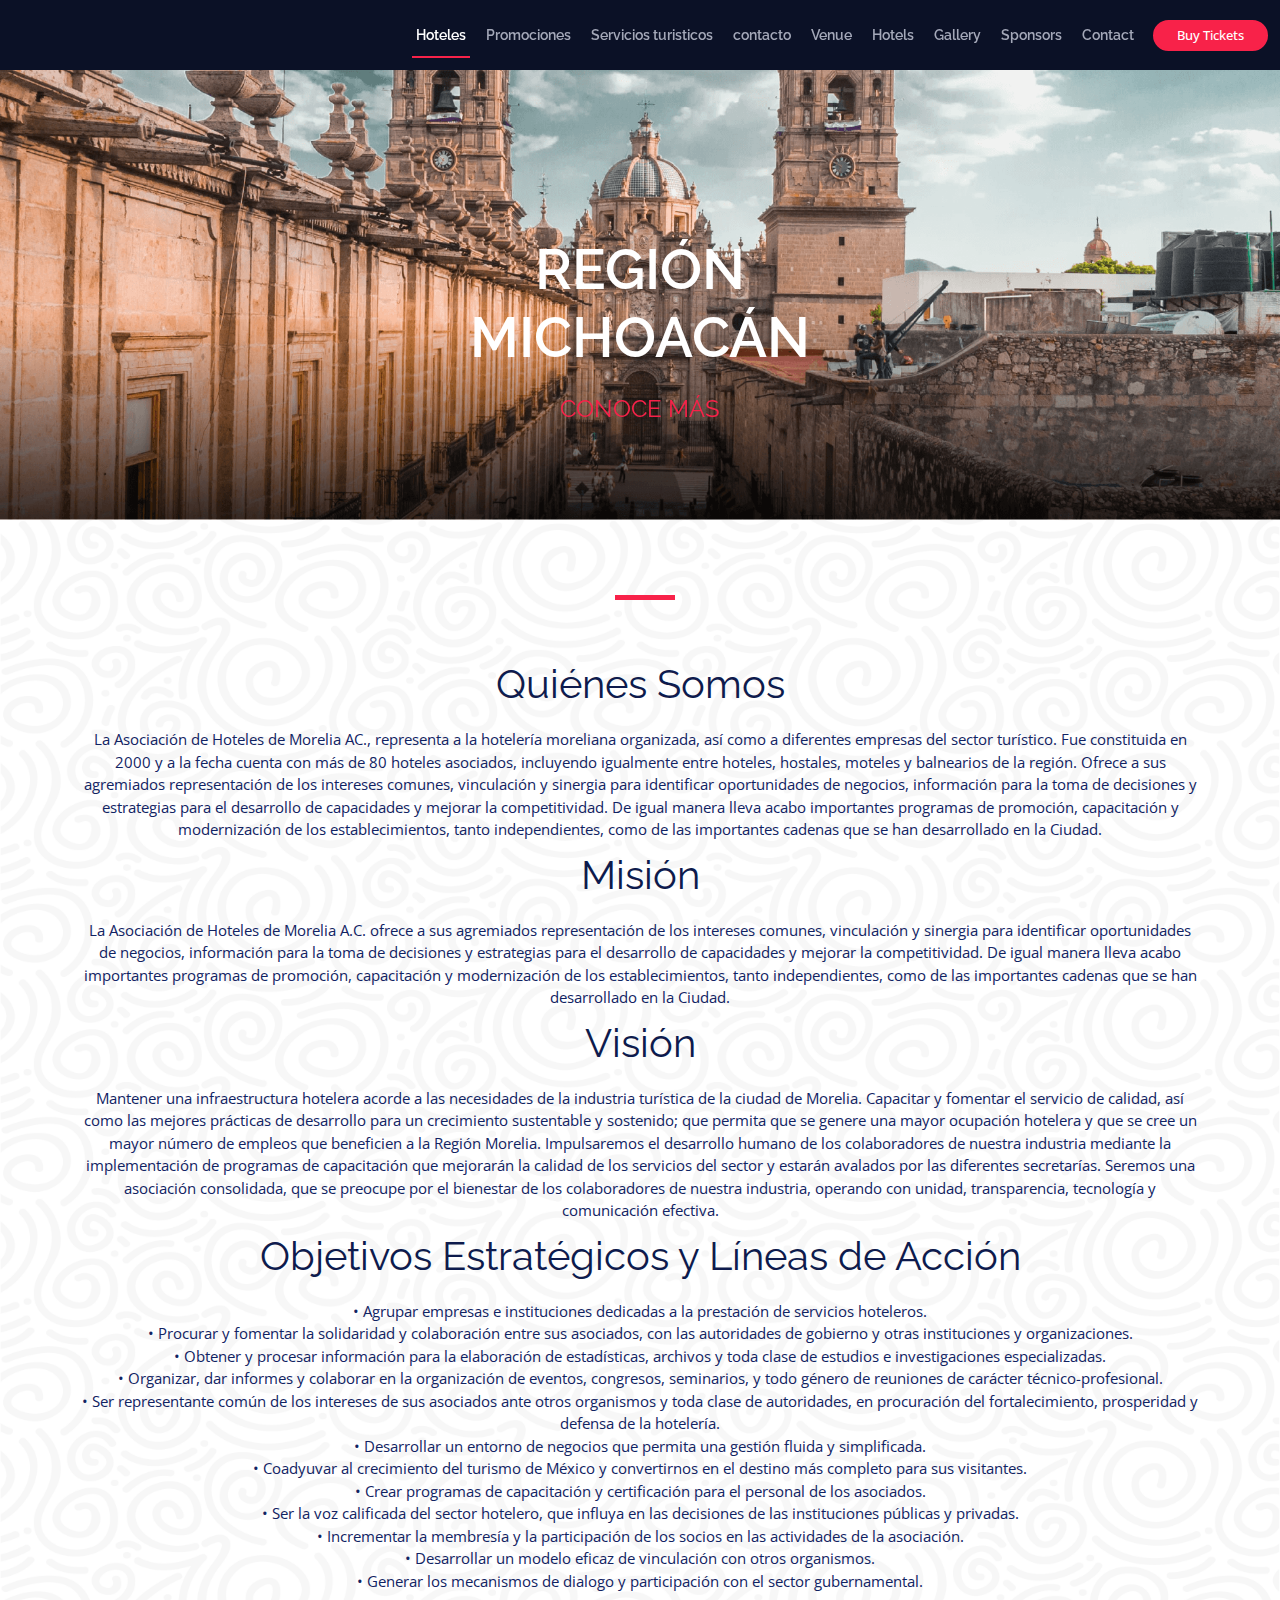
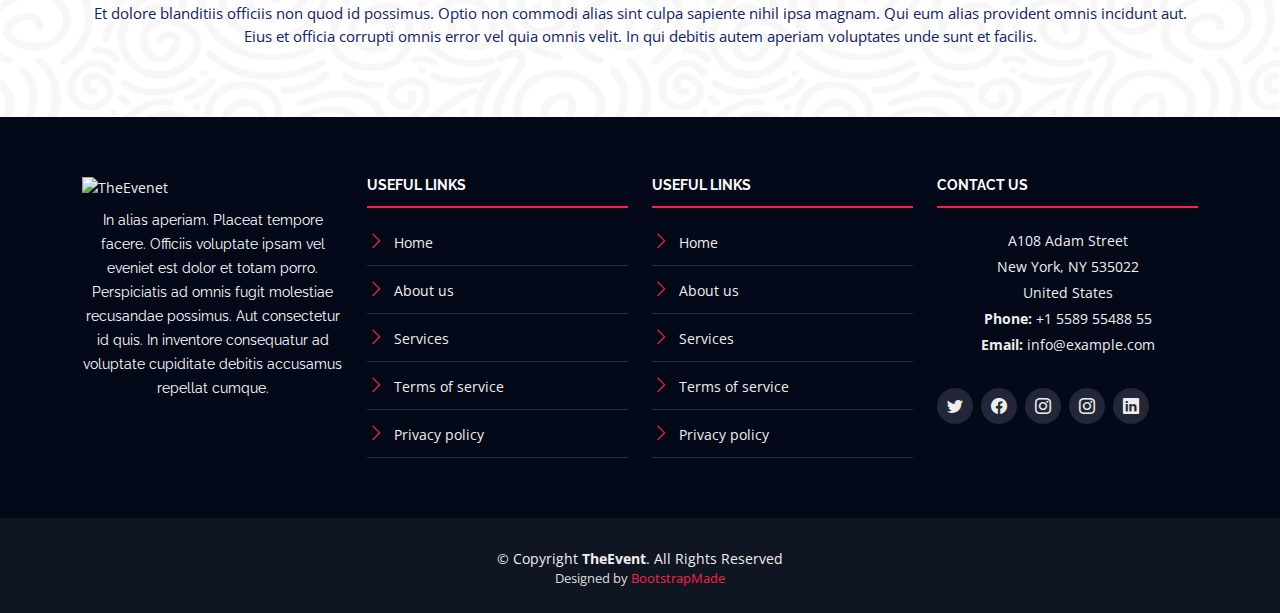
==== speaker-details.html @ 1fe70ed2 "first commit" ====
<!DOCTYPE html>
<html lang="en">

<head>
  <meta charset="utf-8">
  <meta content="width=device-width, initial-scale=1.0" name="viewport">

  <title>TheEvent Bootstrap Template - Speaker Details</title>
  <meta content="" name="description">
  <meta content="" name="keywords">

  <!-- Favicons -->
  <link href="assets/img/favicon.png" rel="icon">
  <link href="assets/img/apple-touch-icon.png" rel="apple-touch-icon">

  <!-- Google Fonts -->
  <link href="https://fonts.googleapis.com/css?family=Open+Sans:300,300i,400,400i,700,700i|Raleway:300,400,500,700,800" rel="stylesheet">

  <!-- Vendor CSS Files -->
  <link href="assets/vendor/aos/aos.css" rel="stylesheet">
  <link href="assets/vendor/bootstrap/css/bootstrap.min.css" rel="stylesheet">
  <link href="assets/vendor/bootstrap-icons/bootstrap-icons.css" rel="stylesheet">
  <link href="assets/vendor/glightbox/css/glightbox.min.css" rel="stylesheet">
  <link href="assets/vendor/swiper/swiper-bundle.min.css" rel="stylesheet">

  <!-- Template Main CSS File -->
  <link href="assets/css/style.css" rel="stylesheet">

  <!-- =======================================================
  * Template Name: TheEvent - v4.9.1
  * Template URL: https://bootstrapmade.com/theevent-conference-event-bootstrap-template/
  * Author: BootstrapMade.com
  * License: https://bootstrapmade.com/license/
  ======================================================== -->
</head>

<body>

  <!-- ======= Header ======= -->
  <header id="header" class="d-flex align-items-center header-inner">
    <div class="container-fluid container-xxl d-flex align-items-center">

      <div id="logo" class="me-auto">
        <!-- Uncomment below if you prefer to use a text logo -->
        <!-- <h1 class="text-center"><a href="index.html">The<span>Event</span></a></h1>-->
        <a href="index.html" class="scrollto"><img src="assets/img/logo.png" alt="" title=""></a>
      </div>

      <nav id="navbar" class="navbar order-last order-lg-0">
        <ul>
          <li><a class="nav-link scrollto active" href="#hero">Hoteles</a></li>
          <li><a class="nav-link scrollto" href="#about">Promociones</a></li>
          <li><a class="nav-link scrollto" href="#speakers">Servicios turisticos</a></li>
          <li><a class="nav-link scrollto" href="#schedule">contacto</a></li>
          <li><a class="nav-link scrollto" href="#venue">Venue</a></li>
          <li><a class="nav-link scrollto" href="#hotels">Hotels</a></li>
          <li><a class="nav-link scrollto" href="#gallery">Gallery</a></li>
          <li><a class="nav-link scrollto" href="#supporters">Sponsors</a></li>
          <!-- <li class="dropdown"><a href="#"><span>Drop Down</span> <i class="bi bi-chevron-down"></i></a>
          <ul>
            <li><a href="#">Drop Down 1</a></li>
            <li class="dropdown"><a href="#"><span>Deep Drop Down</span> <i class="bi bi-chevron-right"></i></a>
              <ul>
                <li><a href="#">Deep Drop Down 1</a></li>
                <li><a href="#">Deep Drop Down 2</a></li>
                <li><a href="#">Deep Drop Down 3</a></li>
                <li><a href="#">Deep Drop Down 4</a></li>
                <li><a href="#">Deep Drop Down 5</a></li>
              </ul>
            </li>
            <li><a href="#">Drop Down 2</a></li>
            <li><a href="#">Drop Down 3</a></li>
            <li><a href="#">Drop Down 4</a></li>
          </ul>
        </li> -->
          <li><a class="nav-link scrollto" href="#contact">Contact</a></li>
        </ul>
        <i class="bi bi-list mobile-nav-toggle"></i>
      </nav><!-- .navbar -->
      <a class="buy-tickets scrollto" href="#buy-tickets">Buy Tickets</a>

    </div>
  </header><!-- End Header -->

  <main id="main" class="main-page">

    <!-- ======= Speaker Details Sectionn ======= -->
    <section id="hero2">
      <div class="hero-container2" data-aos="zoom-in" data-aos-delay="100">
        <h1 class="mb-4 pb-0">REGIÓN <br> MICHOACÁN</h1>
      <!--<a href="#about" class="about-btn scrollto">About The Event</a> -->
      <h4 class="speakers-details "><a href="#speakers-details">CONOCE MÁS</a></h4>
      </div>
    
     
    </section>
   
   
   
   
   
    <section id="speakers-details">
      <div class="container">
        <div class="section-header">
          <!-- <h2>Speaker Details</h2>
          <p class="text-center">Praesentium ut qui possimus sapiente nulla.</p> -->
        </div>

        <div class="row">
          <!-- <div class="col-md-6">
            <img src="assets/img/speakers/1.jpg" alt="Speaker 1" class="img-fluid">
          </div> -->

          <div class="col-md-12">
            <div class="details">
             
            
              <h1 class="text-center">Quiénes Somos</h1>
              <p class="text-center">
                La Asociación de Hoteles de Morelia AC., representa a la hotelería moreliana organizada, así como a diferentes
                empresas del sector turístico. Fue constituida en 2000 y a la fecha cuenta con más de 80 hoteles asociados,
                incluyendo igualmente entre hoteles, hostales, moteles y balnearios de la región. Ofrece a sus agremiados
                representación de los intereses comunes, vinculación y sinergia para identificar oportunidades de negocios,
                información para la toma de decisiones y estrategias para el desarrollo de capacidades y mejorar la competitividad.
                De igual manera lleva acabo importantes programas de promoción, capacitación y modernización de los
                establecimientos, tanto independientes, como de las importantes cadenas que se han desarrollado en la Ciudad.
                <br />
              
              </p>
              <h1 class="text-center">Misión</h1>

               <p class="text-center"> 
                La Asociación de Hoteles de Morelia A.C. ofrece a sus agremiados representación de los intereses comunes,
                vinculación y sinergia para identificar oportunidades de negocios, información para la toma de decisiones y
                estrategias para el desarrollo de capacidades y mejorar la competitividad. De igual manera lleva acabo importantes
                programas de promoción, capacitación y modernización de los establecimientos, tanto independientes, como de las
                importantes cadenas que se han desarrollado en la Ciudad.
            </p>
            <h1 class="text-center">Visión</h1>

                <p class="text-center">
                Mantener una infraestructura hotelera acorde a las necesidades de la industria turística de la ciudad de Morelia.
                Capacitar y fomentar el servicio de calidad, así como las mejores prácticas de desarrollo para un crecimiento
                sustentable y sostenido; que permita que se genere una mayor ocupación hotelera y que se cree un mayor número
                de empleos que beneficien a la Región Morelia.
                Impulsaremos el desarrollo humano de los colaboradores de nuestra industria mediante la implementación de
                programas de capacitación que mejorarán la calidad de los servicios del sector y estarán avalados por las diferentes
                secretarías. Seremos una asociación consolidada, que se preocupe por el bienestar de los colaboradores de nuestra
                industria, operando con unidad, transparencia, tecnología y comunicación efectiva.
             </p>
             <h1 class="text-center">Objetivos Estratégicos y Líneas de Acción</h1>
                <p class="text-center">
                • Agrupar empresas e instituciones dedicadas a la prestación de servicios hoteleros.
                <br>
                • Procurar y fomentar la solidaridad y colaboración entre sus asociados, con las autoridades de gobierno y otras
                instituciones y organizaciones.
                <br>
                • Obtener y procesar información para la elaboración de estadísticas, archivos y toda clase de estudios e
                investigaciones especializadas.
                <br>
                • Organizar, dar informes y colaborar en la organización de eventos, congresos, seminarios, y todo género de
                reuniones de carácter técnico-profesional.
                <br>
                • Ser representante común de los intereses de sus asociados ante otros organismos y toda clase de autoridades, en
                procuración del fortalecimiento, prosperidad y defensa de la hotelería.
                <br>
                • Desarrollar un entorno de negocios que permita una gestión fluida y simplificada.
                <br>
                • Coadyuvar al crecimiento del turismo de México y convertirnos en el destino más completo para sus visitantes.
                <br>
                • Crear programas de capacitación y certificación para el personal de los asociados.
                <br>
                • Ser la voz calificada del sector hotelero, que influya en las decisiones de las instituciones públicas y privadas.
                <br>
                • Incrementar la membresía y la participación de los socios en las actividades de la asociación.
                <br>
                • Desarrollar un modelo eficaz de vinculación con otros organismos.
                <br>
                • Generar los mecanismos de dialogo y participación con el sector gubernamental.</p>
              </p>
              <p class="text-center">Et dolore blanditiis officiis non quod id possimus. Optio non commodi alias sint culpa sapiente nihil ipsa magnam. Qui eum alias provident omnis incidunt aut. Eius et officia corrupti omnis error vel quia omnis velit. In qui debitis autem aperiam voluptates unde sunt et facilis.</p>
            </div>
          </div>

        </div>
      </div>

    </section>

  </main><!-- End #main -->

  <!-- ======= Footer ======= -->
  <footer id="footer">
    <div class="footer-top">
      <div class="container">
        <div class="row">

          <div class="col-lg-3 col-md-6 footer-info">
            <img src="assets/img/logo.png" alt="TheEvenet">
            <p class="text-center">In alias aperiam. Placeat tempore facere. Officiis voluptate ipsam vel eveniet est dolor et totam porro. Perspiciatis ad omnis fugit molestiae recusandae possimus. Aut consectetur id quis. In inventore consequatur ad voluptate cupiditate debitis accusamus repellat cumque.</p>
          </div>

          <div class="col-lg-3 col-md-6 footer-links">
            <h4>Useful Links</h4>
            <ul>
              <li><i class="bi bi-chevron-right"></i> <a href="#">Home</a></li>
              <li><i class="bi bi-chevron-right"></i> <a href="#">About us</a></li>
              <li><i class="bi bi-chevron-right"></i> <a href="#">Services</a></li>
              <li><i class="bi bi-chevron-right"></i> <a href="#">Terms of service</a></li>
              <li><i class="bi bi-chevron-right"></i> <a href="#">Privacy policy</a></li>
            </ul>
          </div>

          <div class="col-lg-3 col-md-6 footer-links">
            <h4>Useful Links</h4>
            <ul>
              <li><i class="bi bi-chevron-right"></i> <a href="#">Home</a></li>
              <li><i class="bi bi-chevron-right"></i> <a href="#">About us</a></li>
              <li><i class="bi bi-chevron-right"></i> <a href="#">Services</a></li>
              <li><i class="bi bi-chevron-right"></i> <a href="#">Terms of service</a></li>
              <li><i class="bi bi-chevron-right"></i> <a href="#">Privacy policy</a></li>
            </ul>
          </div>

          <div class="col-lg-3 col-md-6 footer-contact">
            <h4>Contact Us</h4>
            <p class="text-center">
              A108 Adam Street <br>
              New York, NY 535022<br>
              United States <br>
              <strong>Phone:</strong> +1 5589 55488 55<br>
              <strong>Email:</strong> info@example.com<br>
            </p>

            <div class="social-links">
              <a href="#" class="twitter"><i class="bi bi-twitter"></i></a>
              <a href="#" class="facebook"><i class="bi bi-facebook"></i></a>
              <a href="#" class="instagram"><i class="bi bi-instagram"></i></a>
              <a href="#" class="google-plus"><i class="bi bi-instagram"></i></a>
              <a href="#" class="linkedin"><i class="bi bi-linkedin"></i></a>
            </div>

          </div>

        </div>
      </div>
    </div>

    <div class="container">
      <div class="copyright">
        &copy; Copyright <strong>TheEvent</strong>. All Rights Reserved
      </div>
      <div class="credits">
        <!--
        All the links in the footer should remain intact.
        You can delete the links only if you purchased the pro version.
        Licensing information: https://bootstrapmade.com/license/
        Purchase the pro version with working PHP/AJAX contact form: https://bootstrapmade.com/buy/?theme=TheEvent
      -->
        Designed by <a href="https://bootstrapmade.com/">BootstrapMade</a>
      </div>
    </div>
  </footer><!-- End  Footer -->

  <a href="#" class="back-to-top d-flex align-items-center justify-content-center"><i class="bi bi-arrow-up-short"></i></a>

  <!-- Vendor JS Files -->
  <script src="assets/vendor/aos/aos.js"></script>
  <script src="assets/vendor/bootstrap/js/bootstrap.bundle.min.js"></script>
  <script src="assets/vendor/glightbox/js/glightbox.min.js"></script>
  <script src="assets/vendor/swiper/swiper-bundle.min.js"></script>
  <script src="assets/vendor/php-email-form/validate.js"></script>

  <!-- Template Main JS File -->
  <script src="assets/js/main.js"></script>

</body>

</html>
---- assets/css/style.css ----
/**
* Template Name: TheEvent - v4.9.1
* Template URL: https://bootstrapmade.com/theevent-conference-event-bootstrap-template/
* Author: BootstrapMade.com
* License: https://bootstrapmade.com/license/
*/

/*--------------------------------------------------------------
# General
--------------------------------------------------------------*/
body {
  background: #fff;
  color: #2f3138;
  font-family: "Open Sans", sans-serif;
}

a {
  color: #f82249;
  text-decoration: none;
  transition: 0.5s;
}

a:hover,
a:active,
a:focus {
  color: #f8234a;
  outline: none;
  text-decoration: none;
}

p {
  padding: 0;
  margin: 0 0 30px 0;
}

h1,
h2,
h3,
h4,
h5,
h6 {
  font-family: "Raleway", sans-serif;
  font-weight: 400;
  margin: 0 0 20px 0;
  padding: 0;
  color: #0e1b4d;
}

.main-page {
  margin-top: 70px;
}

/* Prelaoder */
#preloader {
  position: fixed;
  left: 0;
  top: 0;
  z-index: 999;
  width: 100%;
  height: 100%;
  overflow: visible;
  background: #fff url("../img/preloader.svg") no-repeat center center;
}

/*--------------------------------------------------------------
# Back to top button
--------------------------------------------------------------*/
.back-to-top {
  position: fixed;
  visibility: hidden;
  opacity: 0;
  right: 15px;
  bottom: 15px;
  z-index: 996;
  background: #f82249;
  width: 40px;
  height: 40px;
  border-radius: 50px;
  transition: all 0.4s;
}

.back-to-top i {
  font-size: 28px;
  color: #fff;
  line-height: 0;
}

.back-to-top:hover {
  background: #f94a6a;
  color: #fff;
}

.back-to-top.active {
  visibility: visible;
  opacity: 1;
}

/* Sections Header
--------------------------------*/
.section-header {
  margin-bottom: 60px;
  position: relative;
  padding-bottom: 20px;
}

.section-header::before {
  content: "";
  position: absolute;
  display: block;
  width: 60px;
  height: 5px;
  background: #f82249;
  bottom: 0;
  left: calc(50% - 25px);
}

.section-header h2 {
  font-size: 36px;
  text-transform: uppercase;
  text-align: center;
  font-weight: 700;
  margin-bottom: 10px;
}

.section-header p {
  text-align: center;
  padding: 0;
  margin: 0;
  font-size: 18px;
  font-weight: 500;
  color: #9195a2;
}

.section-with-bg {
  background-color: #f6f7fd;
}

/*--------------------------------------------------------------
# Header
--------------------------------------------------------------*/
#header {
  height: 90px;
  position: fixed;
  left: 0;
  top: 0;
  right: 0;
  transition: all 0.5s;
  z-index: 997;
}

#header.header-scrolled,
#header.header-inner {
  background: rgba(6, 12, 34, 0.98);
  height: 70px;
}

#header #logo h1 {
  font-size: 36px;
  margin: 0;
  font-family: "Raleway", sans-serif;
  font-weight: 700;
  letter-spacing: 3px;
  text-transform: uppercase;
}

#header #logo h1 span {
  color: #f82249;
}

#header #logo h1 a,
#header #logo h1 a:hover {
  color: #fff;
}

#header #logo img {
  padding: 0;
  margin: 0;
  max-height: 40px;
}

@media (max-width: 992px) {
  #header #logo img {
    max-height: 30px;
  }
}

/*--------------------------------------------------------------
# Buy Tickets
--------------------------------------------------------------*/
.buy-tickets {
  color: #fff;
  background: #f82249;
  padding: 7px 22px;
  margin: 0 0 0 15px;
  border-radius: 50px;
  border: 2px solid #f82249;
  transition: all ease-in-out 0.3s;
  font-weight: 500;
  line-height: 1;
  font-size: 13px;
  white-space: nowrap;
}

.buy-tickets:hover {
  background: none;
  color: #fff;
}

.buy-tickets:focus {
  color: #fff;
}

@media (max-width: 992px) {
  .buy-tickets {
    margin: 0 15px 0 0;
  }
}

/*--------------------------------------------------------------
# Navigation Menu
--------------------------------------------------------------*/
/**
* Desktop Navigation 
*/
.navbar {
  padding: 0;
}

.navbar ul {
  margin: 0;
  padding: 0;
  display: flex;
  list-style: none;
  align-items: center;
}

.navbar li {
  position: relative;
}

.navbar>ul>li {
  white-space: nowrap;
  padding: 10px 0 10px 12px;
}

.navbar a,
.navbar a:focus {
  display: flex;
  align-items: center;
  justify-content: space-between;
  color: rgba(202, 206, 221, 0.8);
  font-family: "Raleway", sans-serif;
  font-weight: 600;
  font-size: 14px;
  white-space: nowrap;
  transition: 0.3s;
  position: relative;
  padding: 6px 4px;
}

.navbar a i,
.navbar a:focus i {
  font-size: 12px;
  line-height: 0;
  margin-left: 5px;
}

.navbar>ul>li>a:before {
  content: "";
  position: absolute;
  width: 0;
  height: 2px;
  bottom: -6px;
  left: 0;
  background-color: #f82249;
  visibility: hidden;
  transition: all 0.3s ease-in-out 0s;
}

.navbar a:hover:before,
.navbar li:hover>a:before,
.navbar .active:before {
  visibility: visible;
  width: 100%;
}

.navbar a:hover,
.navbar .active,
.navbar .active:focus,
.navbar li:hover>a {
  color: #fff;
}

.navbar .dropdown ul {
  display: block;
  position: absolute;
  left: 12px;
  top: calc(100% + 30px);
  margin: 0;
  padding: 10px 0;
  z-index: 99;
  opacity: 0;
  visibility: hidden;
  background: #fff;
  box-shadow: 0px 0px 30px rgba(127, 137, 161, 0.25);
  transition: 0.3s;
}

.navbar .dropdown ul li {
  min-width: 200px;
}

.navbar .dropdown ul a {
  padding: 10px 20px;
  font-size: 14px;
  text-transform: none;
  color: #060c22;
}

.navbar .dropdown ul a i {
  font-size: 12px;
}

.navbar .dropdown ul a:hover,
.navbar .dropdown ul .active:hover,
.navbar .dropdown ul li:hover>a {
  color: #f82249;
}

.navbar .dropdown:hover>ul {
  opacity: 1;
  top: 100%;
  visibility: visible;
}

.navbar .dropdown .dropdown ul {
  top: 0;
  left: calc(100% - 30px);
  visibility: hidden;
}

.navbar .dropdown .dropdown:hover>ul {
  opacity: 1;
  top: 0;
  left: 100%;
  visibility: visible;
}

@media (max-width: 1366px) {
  .navbar .dropdown .dropdown ul {
    left: -90%;
  }

  .navbar .dropdown .dropdown:hover>ul {
    left: -100%;
  }
}

/**
* Mobile Navigation 
*/
.mobile-nav-toggle {
  color: #fff;
  font-size: 28px;
  cursor: pointer;
  display: none;
  line-height: 0;
  transition: 0.5s;
}

@media (max-width: 991px) {
  .mobile-nav-toggle {
    display: block;
  }

  .navbar ul {
    display: none;
  }
}

.navbar-mobile {
  position: fixed;
  overflow: hidden;
  top: 0;
  right: 0;
  left: 0;
  bottom: 0;
  background: rgba(0, 0, 0, 0.9);
  transition: 0.3s;
  z-index: 999;
}

.navbar-mobile .mobile-nav-toggle {
  position: absolute;
  top: 15px;
  right: 15px;
}

.navbar-mobile ul {
  display: block;
  position: absolute;
  top: 55px;
  right: 15px;
  bottom: 15px;
  left: 15px;
  padding: 10px 0;
  background-color: #fff;
  overflow-y: auto;
  transition: 0.3s;
}

.navbar-mobile>ul>li {
  padding: 0;
}

.navbar-mobile a:hover:before,
.navbar-mobile li:hover>a:before,
.navbar-mobile .active:before {
  visibility: hidden;
}

.navbar-mobile a,
.navbar-mobile a:focus {
  padding: 10px 20px;
  font-size: 15px;
  color: #060c22;
}

.navbar-mobile a:hover,
.navbar-mobile .active,
.navbar-mobile li:hover>a {
  color: #f82249;
}

.navbar-mobile .getstarted,
.navbar-mobile .getstarted:focus {
  margin: 15px;
}

.navbar-mobile .dropdown ul {
  position: static;
  display: none;
  margin: 10px 20px;
  padding: 10px 0;
  z-index: 99;
  opacity: 1;
  visibility: visible;
  background: #fff;
  box-shadow: 0px 0px 30px rgba(127, 137, 161, 0.25);
}

.navbar-mobile .dropdown ul li {
  min-width: 200px;
}

.navbar-mobile .dropdown ul a {
  padding: 10px 20px;
}

.navbar-mobile .dropdown ul a i {
  font-size: 12px;
}

.navbar-mobile .dropdown ul a:hover,
.navbar-mobile .dropdown ul .active:hover,
.navbar-mobile .dropdown ul li:hover>a {
  color: #f82249;
}

.navbar-mobile .dropdown>.dropdown-active {
  display: block;
}

/*--------------------------------------------------------------
# Hero Section
--------------------------------------------------------------*/
#speakers {
   
  background: url("../img/Fondo Azul Home.png") top center;
  background-size: cover;
  overflow: hidden;
  position: relative;
  
}
#speakers-details {
   
  background: url("../img/Fondo Gris Home.png") top center;
  background-size: cover;
  overflow: hidden;
  position: relative;
  
}
speakers-details a{
  color: #fff;
} 

#hero {
  width: 100%;
  height: 100vh;
  background: url(../img/PantallaPrincipal.png) top center;
  background-size: cover;
  overflow: hidden;
  position: relative;
}
#hero2 {
  width: 100%;
  height: 50vh;
  background: url("../img/regiones/Banner Morelia.png") top center;
  background-size: cover;
  overflow: hidden;
  position: relative;
}
#hero2 h1 {
  color: #fff;
  font-family: "Raleway", sans-serif;
  font-size: 56px;
  font-weight: 600;
  text-transform: uppercase;
}
#hero2 .hero-container2 {
  position: absolute;
  bottom: 0;
  left: 0;
  top: 90px;
  right: 0;
  display: flex;
  justify-content: center;
  align-items: center;
  flex-direction: column;
  text-align: center;
  padding: 0 15px;
}

@media (min-width: 1024px) {
  #hero {
    background-attachment: fixed;
  }
}

#hero:before {
  content: "";
  background: rgba(6, 12, 34, 0.8);
  position: absolute;
  bottom: 0;
  top: 0;
  left: 0;
  right: 0;
}

#hero .hero-container {
  position: absolute;
  bottom: 0;
  left: 0;
  top: 90px;
  right: 0;
  display: flex;
  justify-content: center;
  align-items: center;
  flex-direction: column;
  text-align: center;
  padding: 0 15px;
}

@media (max-width: 991px) {
  #hero .hero-container {
    top: 70px;
  }
}

#hero h1 {
  color: #fff;
  font-family: "Raleway", sans-serif;
  font-size: 56px;
  font-weight: 600;
  text-transform: uppercase;
}

#hero h1 span {
  color: #f82249;
}

@media (max-width: 991px) {
  #hero h1 {
    font-size: 34px;
  }
}

#hero p {
  color: #ebebeb;
  font-weight: 700;
  font-size: 20px;
}

@media (max-width: 991px) {
  #hero p {
    font-size: 16px;
  }
}

#hero .play-btn {
  width: 94px;
  height: 94px;
  background: radial-gradient(#f82249 50%, rgba(101, 111, 150, 0.15) 52%);
  border-radius: 50%;
  display: block;
  position: relative;
  overflow: hidden;
}

#hero .play-btn::after {
  content: "";
  position: absolute;
  left: 50%;
  top: 50%;
  transform: translateX(-40%) translateY(-50%);
  width: 0;
  height: 0;
  border-top: 10px solid transparent;
  border-bottom: 10px solid transparent;
  border-left: 15px solid #fff;
  z-index: 100;
  transition: all 400ms cubic-bezier(0.55, 0.055, 0.675, 0.19);
}

#hero .play-btn:before {
  content: "";
  position: absolute;
  width: 120px;
  height: 120px;
  -webkit-animation-delay: 0s;
  animation-delay: 0s;
  -webkit-animation: pulsate-btn 2s;
  animation: pulsate-btn 2s;
  -webkit-animation-direction: forwards;
  animation-direction: forwards;
  -webkit-animation-iteration-count: infinite;
  animation-iteration-count: infinite;
  -webkit-animation-timing-function: steps;
  animation-timing-function: steps;
  opacity: 1;
  border-radius: 50%;
  border: 2px solid rgba(163, 163, 163, 0.4);
  top: -15%;
  left: -15%;
  background: rgba(198, 16, 0, 0);
}

#hero .play-btn:hover::after {
  border-left: 15px solid #f82249;
  transform: scale(20);
}

#hero .play-btn:hover::before {
  content: "";
  position: absolute;
  left: 50%;
  top: 50%;
  transform: translateX(-40%) translateY(-50%);
  width: 0;
  height: 0;
  border: none;
  border-top: 10px solid transparent;
  border-bottom: 10px solid transparent;
  border-left: 15px solid #fff;
  z-index: 200;
  -webkit-animation: none;
  animation: none;
  border-radius: 0;
}

#hero .about-btn {
  font-family: "Raleway", sans-serif;
  font-weight: 500;
  font-size: 14px;
  letter-spacing: 1px;
  display: inline-block;
  padding: 12px 32px;
  border-radius: 50px;
  transition: 0.5s;
  line-height: 1;
  margin: 10px;
  color: #fff;
  -webkit-animation-delay: 0.8s;
  animation-delay: 0.8s;
  border: 2px solid #f82249;
}

#hero .about-btn:hover {
  background: #f82249;
  color: #fff;
}

@-webkit-keyframes pulsate-btn {
  0% {
    transform: scale(0.6, 0.6);
    opacity: 1;
  }

  100% {
    transform: scale(1, 1);
    opacity: 0;
  }
}

@keyframes pulsate-btn {
  0% {
    transform: scale(0.6, 0.6);
    opacity: 1;
  }

  100% {
    transform: scale(1, 1);
    opacity: 0;
  }
}

/*--------------------------------------------------------------
# About Section
--------------------------------------------------------------*/
#about {
  background: url("../img/about-bg.jpg");
  background-size: cover;
  overflow: hidden;
  position: relative;
  color: #fff;
  padding: 60px 0 40px 0;
}

@media (min-width: 1024px) {
  #about {
    background-attachment: fixed;
  }
}

#about:before {
  content: "";
  background: rgba(13, 20, 41, 0.8);
  position: absolute;
  bottom: 0;
  top: 0;
  left: 0;
  right: 0;
}

#about h2 {
  font-size: 36px;
  font-weight: bold;
  margin-bottom: 10px;
  color: #fff;
}

#about h3 {
  font-size: 18px;
  font-weight: bold;
  text-transform: uppercase;
  margin-bottom: 10px;
  color: #fff;
}

#about p {
  font-size: 14px;
  margin-bottom: 20px;
  color: #fff;
}

/*--------------------------------------------------------------
# Speakers Section
--------------------------------------------------------------*/
#speakers {
  padding: 60px 0 30px 0;
}

#speakers .speaker {
  position: relative;
  overflow: hidden;
  margin-bottom: 30px;
}

#speakers .speaker .details {
  background: rgba(6, 12, 34, 0.76);
  position: absolute;
  left: 0;
  bottom: -40px;
  right: 0;
  text-align: center;
  padding-top: 10px;
  transition: all 300ms cubic-bezier(0.645, 0.045, 0.355, 1);
}

#speakers .speaker .details h3 {
  color: #fff;
  font-size: 22px;
  font-weight: 600;
  margin-bottom: 5px;
}

#speakers .speaker .details p {
  color: #fff;
  font-size: 15px;
  margin-bottom: 10px;
  font-style: italic;
}

#speakers .speaker .details .social {
  height: 40px;
}

#speakers .speaker .details .social i {
  line-height: 0;
  margin: 0 2px;
}

#speakers .speaker .details a {
  color: #fff;
}

#speakers .speaker .details a:hover {
  color: #f82249;
}

#speakers .speaker:hover .details {
  bottom: 0;
}

#speakers-details {
  padding: 60px 0;
}

#speakers-details .details h2 {
  color: #112363;
  font-size: 28px;
  font-weight: 700;
  margin-bottom: 10px;
}

#speakers-details .details .social {
  margin-bottom: 15px;
}

#speakers-details .details .social a {
  background: #e9edfb;
  color: #112363;
  line-height: 1;
  display: inline-block;
  text-align: center;
  border-radius: 50%;
  width: 36px;
  height: 36px;
  display: inline-flex;
  align-items: center;
  justify-content: center;
}

#speakers-details .details .social a:hover {
  background: #f82249;
  color: #fff;
}

#speakers-details .details .social a i {
  font-size: 16px;
  line-height: 0;
}

#speakers-details .details p {
  color: #112363;
  font-size: 15px;
  margin-bottom: 10px;
}

/*--------------------------------------------------------------
# Schedule Section
--------------------------------------------------------------*/
#schedule {
  padding: 60px 0 60px 0;
}

#schedule .nav-tabs {
  text-align: center;
  margin: auto;
  display: block;
  border-bottom: 0;
  margin-bottom: 30px;
}

#schedule .nav-tabs li {
  display: inline-block;
  margin-bottom: 0;
}

#schedule .nav-tabs a {
  border: none;
  border-radius: 50px;
  font-weight: 600;
  background-color: #0e1b4d;
  color: #fff;
  padding: 10px 100px;
}

@media (max-width: 991px) {
  #schedule .nav-tabs a {
    padding: 8px 60px;
  }
}

@media (max-width: 767px) {
  #schedule .nav-tabs a {
    padding: 8px 50px;
  }
}

@media (max-width: 480px) {
  #schedule .nav-tabs a {
    padding: 8px 30px;
  }
}

#schedule .nav-tabs a.active {
  background-color: #f82249;
  color: #fff;
}

#schedule .sub-heading {
  text-align: center;
  font-size: 18px;
  font-style: italic;
  margin: 0 auto 30px auto;
}

@media (min-width: 991px) {
  #schedule .sub-heading {
    width: 75%;
  }
}

#schedule .tab-pane {
  transition: ease-in-out 0.2s;
}

#schedule .schedule-item {
  border-bottom: 1px solid #cad4f6;
  padding-top: 15px;
  padding-bottom: 15px;
  transition: background-color ease-in-out 0.3s;
}

#schedule .schedule-item:hover {
  background-color: #fff;
}

#schedule .schedule-item time {
  padding-bottom: 5px;
  display: inline-block;
}

#schedule .schedule-item .speaker {
  width: 60px;
  height: 60px;
  overflow: hidden;
  border-radius: 50%;
  float: left;
  margin: 0 10px 10px 0;
}

#schedule .schedule-item .speaker img {
  height: 100%;
  transform: translateX(-50%);
  margin-left: 50%;
  transition: all ease-in-out 0.3s;
}

#schedule .schedule-item h4 {
  font-size: 18px;
  font-weight: 600;
  margin-bottom: 5px;
}

#schedule .schedule-item h4 span {
  font-style: italic;
  color: #19328e;
  font-weight: normal;
  font-size: 16px;
}

#schedule .schedule-item p {
  font-style: italic;
  color: #152b79;
  margin-bottom: 0;
}

/*--------------------------------------------------------------
# Venue Section
--------------------------------------------------------------*/
#venue {
  padding: 60px 0;
}

#venue .container-fluid {
  margin-bottom: 3px;
}

#venue .venue-map iframe {
  width: 100%;
  height: 100%;
  min-height: 300px;
}

#venue .venue-info {
  background: url("../img/venue-info-bg.jpg") top center no-repeat;
  background-size: cover;
  position: relative;
  padding-top: 60px;
  padding-bottom: 60px;
}

#venue .venue-info:before {
  content: "";
  background: rgba(13, 20, 41, 0.8);
  position: absolute;
  bottom: 0;
  top: 0;
  left: 0;
  right: 0;
}

#venue .venue-info h3 {
  font-size: 36px;
  font-weight: 700;
  color: #fff;
}

@media (max-width: 574px) {
  #venue .venue-info h3 {
    font-size: 24px;
  }
}

#venue .venue-info p {
  color: #fff;
  margin-bottom: 0;
}

#venue .venue-gallery-container {
  padding-right: 12px;
}

#venue .venue-gallery {
  overflow: hidden;
  border-right: 3px solid #fff;
  border-bottom: 3px solid #fff;
}

#venue .venue-gallery img {
  transition: all ease-in-out 0.4s;
}

#venue .venue-gallery:hover img {
  transform: scale(1.1);
}

/*--------------------------------------------------------------
# Hotels Section
--------------------------------------------------------------*/
#hotels {
  padding: 60px 0;
}

#hotels .hotel {
  border: 1px solid #e0e5fa;
  background: #fff;
  margin-bottom: 30px;
}

#hotels .hotel:hover .hotel-img img {
  transform: scale(1.1);
}

#hotels .hotel-img {
  overflow: hidden;
  margin-bottom: 15px;
}

#hotels .hotel-img img {
  transition: 0.3s ease-in-out;
}

#hotels h3 {
  font-weight: 600;
  font-size: 20px;
  margin-bottom: 5px;
  padding: 0 20px;
}

#hotels a {
  color: #152b79;
}

#hotels a:hover {
  color: #f82249;
}

#hotels .stars {
  padding: 0 20px;
  margin-bottom: 5px;
}

#hotels .stars i {
  color: rgb(255, 195, 29);
}

#hotels p {
  padding: 0 20px;
  margin-bottom: 20px;
  color: #060c22;
  font-style: italic;
  font-size: 15px;
}

/*--------------------------------------------------------------
# Gallery Section
--------------------------------------------------------------*/
#gallery {
  padding: 60px;
  overflow: hidden;
}

#gallery .swiper-pagination {
  margin-top: 20px;
  position: relative;
}

#gallery .swiper-pagination .swiper-pagination-bullet {
  width: 12px;
  height: 12px;
  background-color: #fff;
  opacity: 1;
  border: 1px solid #f82249;
}

#gallery .swiper-pagination .swiper-pagination-bullet-active {
  background-color: #f82249;
}

#gallery .swiper-slide-active {
  text-align: center;
}

@media (min-width: 992px) {
  #gallery .swiper-wrapper {
    padding: 40px 0;
  }

  #gallery .swiper-slide-active {
    border: 5px solid #f82249;
    padding: 4px;
    background: #fff;
    z-index: 1;
    transform: scale(1.15);
    margin-top: 6px;
  }
}

/*--------------------------------------------------------------
# Sponsors Section
--------------------------------------------------------------*/
#supporters {
  padding: 60px 0;
}

#supporters .supporters-wrap {
  border-top: 1px solid #e0e5fa;
  border-left: 1px solid #e0e5fa;
  margin-bottom: 30px;
}

#supporters .supporter-logo {
  padding: 30px;
  display: flex;
  justify-content: center;
  align-items: center;
  border-right: 1px solid #e0e5fa;
  border-bottom: 1px solid #e0e5fa;
  overflow: hidden;
  background: rgba(255, 255, 255, 0.5);
  height: 160px;
}

#supporters .supporter-logo:hover img {
  transform: scale(1.2);
}

#supporters img {
  transition: all 0.4s ease-in-out;
}

/*--------------------------------------------------------------
# F.A.Q Section
--------------------------------------------------------------*/
#faq {
  padding: 60px 0;
}

#faq .faq-list {
  padding: 0;
  list-style: none;
}

#faq .faq-list li {
  border-bottom: 1px solid #e9eaed;
  margin-bottom: 20px;
  padding-bottom: 20px;
}

#faq .faq-list .question {
  display: block;
  position: relative;
  font-family: #f82249;
  font-size: 18px;
  line-height: 24px;
  font-weight: 400;
  padding-left: 25px;
  cursor: pointer;
  color: #e0072f;
  transition: 0.3s;
}

#faq .faq-list i {
  font-size: 16px;
  position: absolute;
  left: 0;
  top: -2px;
}

#faq .faq-list p {
  margin-bottom: 0;
  padding: 10px 0 0 25px;
}

#faq .faq-list .icon-show {
  display: none;
}

#faq .faq-list .collapsed {
  color: black;
}

#faq .faq-list .collapsed:hover {
  color: #f82249;
}

#faq .faq-list .collapsed .icon-show {
  display: inline-block;
  transition: 0.6s;
}

#faq .faq-list .collapsed .icon-close {
  display: none;
  transition: 0.6s;
}

/*--------------------------------------------------------------
# Subscribe Section
--------------------------------------------------------------*/
#subscribe {
  padding: 60px;
  background: url(../img/subscribe-bg.jpg) center center no-repeat;
  background-size: cover;
  overflow: hidden;
  position: relative;
}

#subscribe:before {
  content: "";
  background: rgba(6, 12, 34, 0.6);
  position: absolute;
  bottom: 0;
  top: 0;
  left: 0;
  right: 0;
}

@media (min-width: 1024px) {
  #subscribe {
    background-attachment: fixed;
  }
}

#subscribe .section-header h2,
#subscribe p {
  color: #fff;
}

#subscribe input {
  background: #fff;
  color: #060c22;
  border: 0;
  outline: none;
  margin: 0;
  padding: 9px 20px;
  border-radius: 50px;
  font-size: 14px;
}

@media (min-width: 767px) {
  #subscribe input {
    min-width: 400px;
  }
}

#subscribe button {
  border: 0;
  padding: 9px 25px;
  cursor: pointer;
  background: #f82249;
  color: #fff;
  transition: all 0.3s ease;
  outline: none;
  font-size: 14px;
  border-radius: 50px;
}

#subscribe button:hover {
  background: #e0072f;
}

@media (max-width: 460px) {
  #subscribe button {
    margin-top: 10px;
  }
}

/*--------------------------------------------------------------
# Buy Tickets Section
--------------------------------------------------------------*/
#buy-tickets {
  padding: 60px 0;
}

#buy-tickets .card {
  border: none;
  border-radius: 5px;
  transition: all 0.3s ease-in-out;
  box-shadow: 0 10px 25px 0 rgba(6, 12, 34, 0.1);
}

#buy-tickets .card:hover {
  box-shadow: 0 10px 35px 0 rgba(6, 12, 34, 0.2);
}

#buy-tickets .card hr {
  margin: 25px 0;
}

#buy-tickets .card .card-title {
  margin: 10px 0;
  font-size: 14px;
  letter-spacing: 1px;
  font-weight: bold;
}

#buy-tickets .card .card-price {
  font-size: 48px;
  margin: 0;
}

#buy-tickets .card ul li {
  margin-bottom: 20px;
}

#buy-tickets .card .text-muted {
  opacity: 0.7;
}

#buy-tickets .card .btn {
  font-size: 15px;
  border-radius: 50px;
  padding: 10px 40px;
  transition: all 0.2s;
  background-color: #f82249;
  border: 0;
  color: #fff;
}

#buy-tickets .card .btn:hover {
  background-color: #e0072f;
}

#buy-tickets #buy-ticket-modal input,
#buy-tickets #buy-ticket-modal select {
  border-radius: 0;
}

#buy-tickets #buy-ticket-modal .btn {
  font-size: 15px;
  border-radius: 50px;
  padding: 10px 40px;
  transition: all 0.2s;
  background-color: #f82249;
  border: 0;
  color: #fff;
}

#buy-tickets #buy-ticket-modal .btn:hover {
  background-color: #e0072f;
}

/*--------------------------------------------------------------
# Contact Section
--------------------------------------------------------------*/
#contact {
  padding: 60px 0;
}

#contact .contact-info {
  margin-bottom: 20px;
  text-align: center;
}

#contact .contact-info i {
  font-size: 48px;
  display: inline-block;
  margin-bottom: 10px;
  color: #f82249;
}

#contact .contact-info address,
#contact .contact-info p {
  margin-bottom: 0;
  color: #112363;
}

#contact .contact-info h3 {
  font-size: 18px;
  margin-bottom: 15px;
  font-weight: bold;
  text-transform: uppercase;
  color: #112363;
}

#contact .contact-info a {
  color: #4869df;
}

#contact .contact-info a:hover {
  color: #f82249;
}

#contact .contact-address,
#contact .contact-phone,
#contact .contact-email {
  margin-bottom: 20px;
}

@media (min-width: 768px) {

  #contact .contact-address,
  #contact .contact-phone,
  #contact .contact-email {
    padding: 20px 0;
  }
}

@media (min-width: 768px) {
  #contact .contact-phone {
    border-left: 1px solid #ddd;
    border-right: 1px solid #ddd;
  }
}

#contact .php-email-form .error-message {
  display: none;
  color: #fff;
  background: #ed3c0d;
  text-align: left;
  padding: 15px;
  font-weight: 600;
}

#contact .php-email-form .error-message br+br {
  margin-top: 25px;
}

#contact .php-email-form .sent-message {
  display: none;
  color: #fff;
  background: #18d26e;
  text-align: center;
  padding: 15px;
  font-weight: 600;
}

#contact .php-email-form .loading {
  display: none;
  background: #fff;
  text-align: center;
  padding: 15px;
}

#contact .php-email-form .loading:before {
  content: "";
  display: inline-block;
  border-radius: 50%;
  width: 24px;
  height: 24px;
  margin: 0 10px -6px 0;
  border: 3px solid #18d26e;
  border-top-color: #eee;
  -webkit-animation: animate-loading 1s linear infinite;
  animation: animate-loading 1s linear infinite;
}

#contact .php-email-form input,
#contact .php-email-form textarea {
  border-radius: 0;
  box-shadow: none;
  font-size: 14px;
}

#contact .php-email-form input:focus,
#contact .php-email-form textarea:focus {
  border-color: #f82249;
}

#contact .php-email-form input {
  padding: 10px 15px;
}

#contact .php-email-form textarea {
  padding: 12px 15px;
}

#contact .php-email-form button[type=submit] {
  background: #f82249;
  border: 0;
  padding: 10px 40px;
  color: #fff;
  transition: 0.4s;
  border-radius: 50px;
  cursor: pointer;
}

#contact .php-email-form button[type=submit]:hover {
  background: #e0072f;
}

@-webkit-keyframes animate-loading {
  0% {
    transform: rotate(0deg);
  }

  100% {
    transform: rotate(360deg);
  }
}

@keyframes animate-loading {
  0% {
    transform: rotate(0deg);
  }

  100% {
    transform: rotate(360deg);
  }
}

/*--------------------------------------------------------------
# Footer
--------------------------------------------------------------*/
#footer {
  background: #101522;
  padding: 0 0 25px 0;
  color: #eee;
  font-size: 14px;
}

#footer .footer-top {
  background: #040919;
  padding: 60px 0 30px 0;
}

#footer .footer-top .footer-info {
  margin-bottom: 30px;
}

#footer .footer-top .footer-info h3 {
  font-size: 26px;
  margin: 0 0 20px 0;
  padding: 2px 0 2px 0;
  line-height: 1;
  font-family: "Raleway", sans-serif;
  font-weight: 700;
  color: #fff;
}

#footer .footer-top .footer-info img {
  height: 40px;
  margin-bottom: 10px;
}

#footer .footer-top .footer-info p {
  font-size: 14px;
  line-height: 24px;
  margin-bottom: 0;
  font-family: "Raleway", sans-serif;
  color: #fff;
}

#footer .footer-top .social-links a {
  display: inline-block;
  background: #222636;
  color: #eee;
  line-height: 1;
  margin-right: 4px;
  border-radius: 50%;
  width: 36px;
  height: 36px;
  transition: 0.3s;
  display: inline-flex;
  align-items: center;
  justify-content: center;
}

#footer .footer-top .social-links a i {
  line-height: 0;
  font-size: 16px;
}

#footer .footer-top .social-links a:hover {
  background: #f82249;
  color: #fff;
}

#footer .footer-top h4 {
  font-size: 14px;
  font-weight: bold;
  color: #fff;
  text-transform: uppercase;
  position: relative;
  padding-bottom: 12px;
  border-bottom: 2px solid #f82249;
}

#footer .footer-top .footer-links {
  margin-bottom: 30px;
}

#footer .footer-top .footer-links ul {
  list-style: none;
  padding: 0;
  margin: 0;
}

#footer .footer-top .footer-links ul i {
  padding-right: 5px;
  color: #f82249;
  font-size: 18px;
}

#footer .footer-top .footer-links ul li {
  border-bottom: 1px solid #262c44;
  padding: 10px 0;
}

#footer .footer-top .footer-links ul li:first-child {
  padding-top: 0;
}

#footer .footer-top .footer-links ul a {
  color: #eee;
}

#footer .footer-top .footer-links ul a:hover {
  color: #f82249;
}

#footer .footer-top .footer-contact {
  margin-bottom: 30px;
}

#footer .footer-top .footer-contact p {
  line-height: 26px;
}

#footer .footer-top .footer-newsletter {
  margin-bottom: 30px;
}

#footer .footer-top .footer-newsletter input[type=email] {
  border: 0;
  padding: 6px 8px;
  width: 65%;
}

#footer .footer-top .footer-newsletter input[type=submit] {
  background: #f82249;
  border: 0;
  width: 35%;
  padding: 6px 0;
  text-align: center;
  color: #fff;
  transition: 0.3s;
  cursor: pointer;
}

#footer .footer-top .footer-newsletter input[type=submit]:hover {
  background: #e0072f;
}

#footer .copyright {
  text-align: center;
  padding-top: 30px;
}

#footer .credits {
  text-align: center;
  font-size: 13px;
  color: #ddd;
}
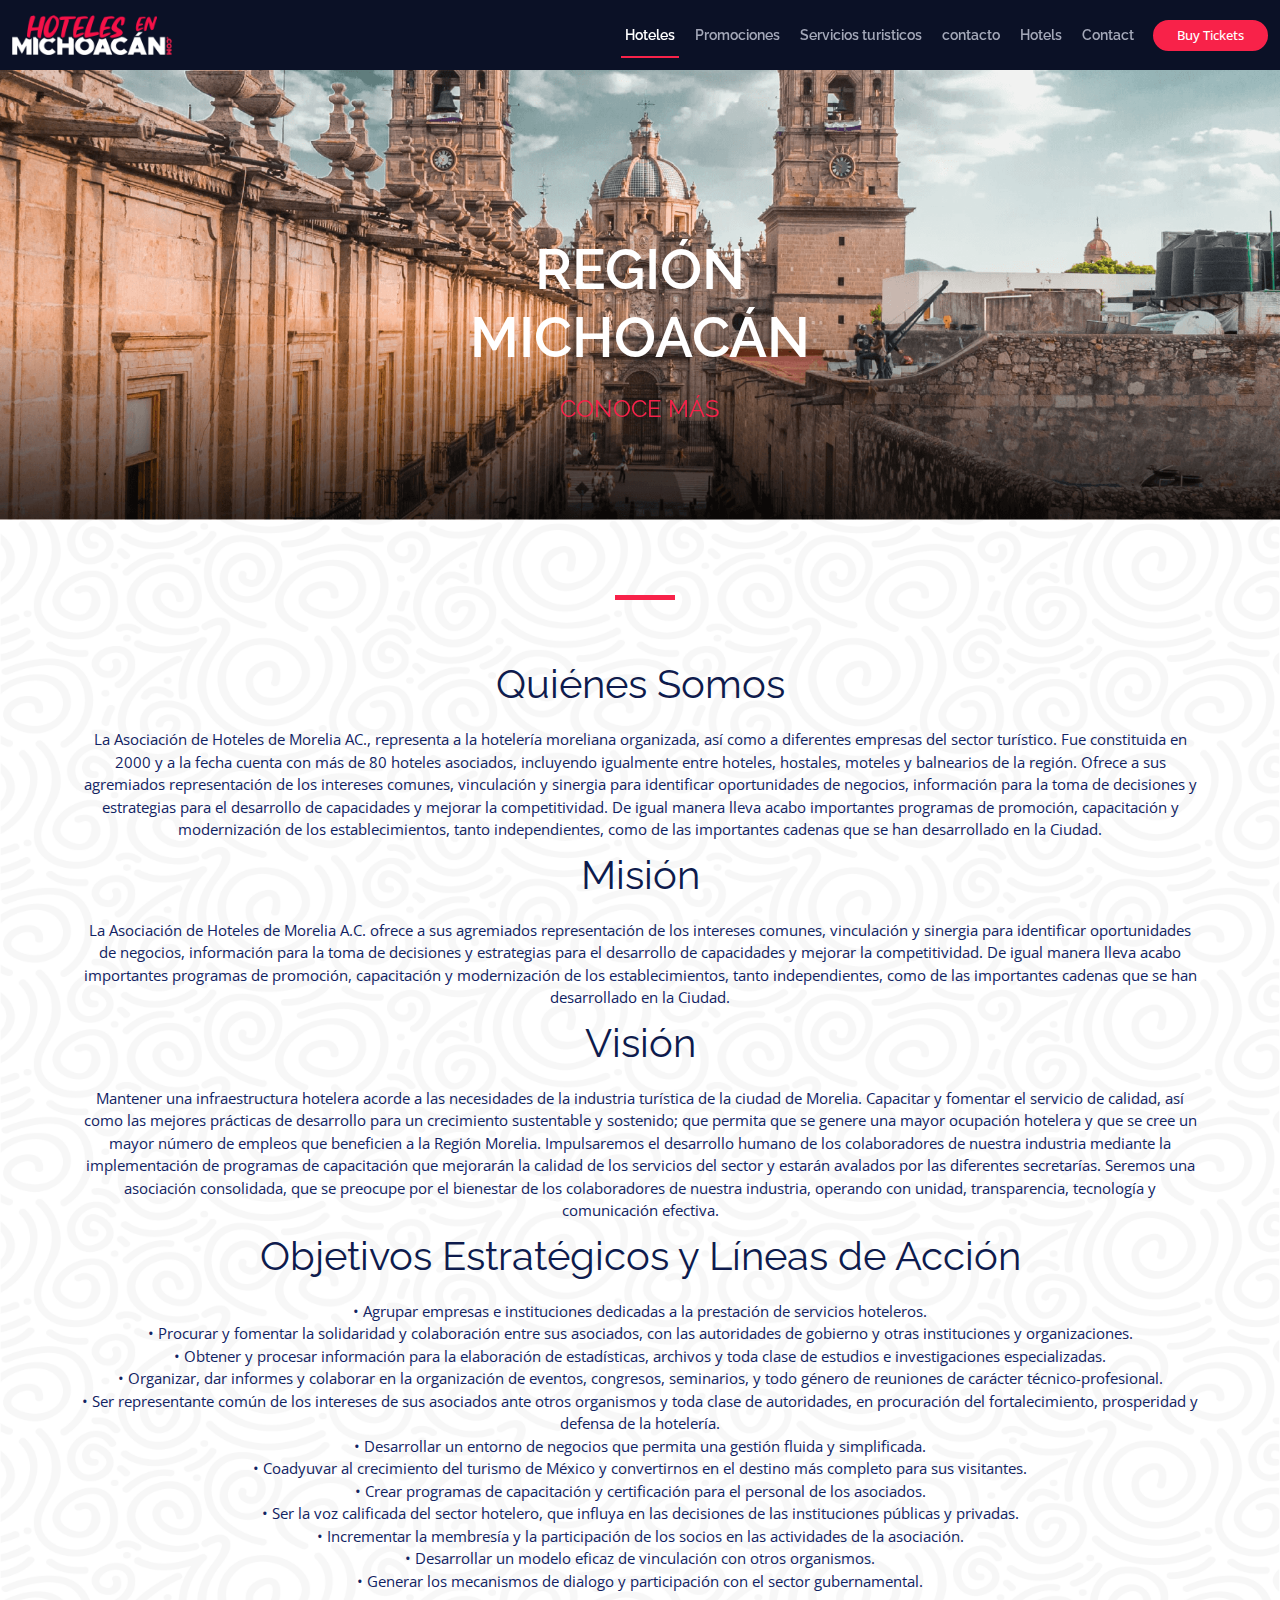
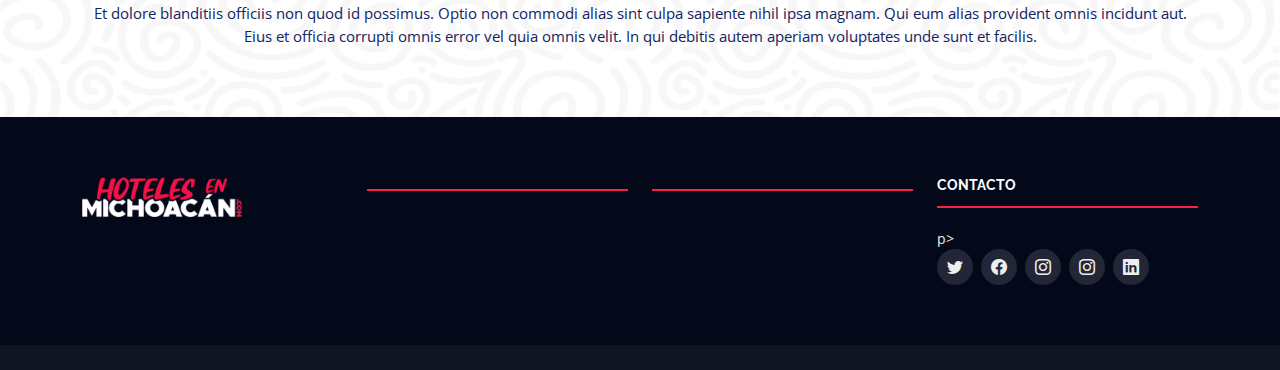
==== commit bcf96e6d: "fixes" ====
--- a/speaker-details.html
+++ b/speaker-details.html
@@ -52,10 +52,7 @@
           <li><a class="nav-link scrollto" href="#about">Promociones</a></li>
           <li><a class="nav-link scrollto" href="#speakers">Servicios turisticos</a></li>
           <li><a class="nav-link scrollto" href="#schedule">contacto</a></li>
-          <li><a class="nav-link scrollto" href="#venue">Venue</a></li>
           <li><a class="nav-link scrollto" href="#hotels">Hotels</a></li>
-          <li><a class="nav-link scrollto" href="#gallery">Gallery</a></li>
-          <li><a class="nav-link scrollto" href="#supporters">Sponsors</a></li>
           <!-- <li class="dropdown"><a href="#"><span>Drop Down</span> <i class="bi bi-chevron-down"></i></a>
           <ul>
             <li><a href="#">Drop Down 1</a></li>
@@ -196,41 +193,26 @@
         <div class="row">
 
           <div class="col-lg-3 col-md-6 footer-info">
-            <img src="assets/img/logo.png" alt="TheEvenet">
-            <p class="text-center">In alias aperiam. Placeat tempore facere. Officiis voluptate ipsam vel eveniet est dolor et totam porro. Perspiciatis ad omnis fugit molestiae recusandae possimus. Aut consectetur id quis. In inventore consequatur ad voluptate cupiditate debitis accusamus repellat cumque.</p>
+            <img src="assets/img/logo.png" alt="HotelesMichoacan">
+            <p class="text-center"></p>
           </div>
 
           <div class="col-lg-3 col-md-6 footer-links">
-            <h4>Useful Links</h4>
+            <h4></h4>
             <ul>
-              <li><i class="bi bi-chevron-right"></i> <a href="#">Home</a></li>
-              <li><i class="bi bi-chevron-right"></i> <a href="#">About us</a></li>
-              <li><i class="bi bi-chevron-right"></i> <a href="#">Services</a></li>
-              <li><i class="bi bi-chevron-right"></i> <a href="#">Terms of service</a></li>
-              <li><i class="bi bi-chevron-right"></i> <a href="#">Privacy policy</a></li>
             </ul>
           </div>
 
           <div class="col-lg-3 col-md-6 footer-links">
-            <h4>Useful Links</h4>
+            <h4></h4>
             <ul>
-              <li><i class="bi bi-chevron-right"></i> <a href="#">Home</a></li>
-              <li><i class="bi bi-chevron-right"></i> <a href="#">About us</a></li>
-              <li><i class="bi bi-chevron-right"></i> <a href="#">Services</a></li>
-              <li><i class="bi bi-chevron-right"></i> <a href="#">Terms of service</a></li>
-              <li><i class="bi bi-chevron-right"></i> <a href="#">Privacy policy</a></li>
+
             </ul>
           </div>
 
           <div class="col-lg-3 col-md-6 footer-contact">
-            <h4>Contact Us</h4>
-            <p class="text-center">
-              A108 Adam Street <br>
-              New York, NY 535022<br>
-              United States <br>
-              <strong>Phone:</strong> +1 5589 55488 55<br>
-              <strong>Email:</strong> info@example.com<br>
-            </p>
+            <h4>Contacto</h4>
+    p>
 
             <div class="social-links">
               <a href="#" class="twitter"><i class="bi bi-twitter"></i></a>
@@ -246,20 +228,6 @@
       </div>
     </div>
 
-    <div class="container">
-      <div class="copyright">
-        &copy; Copyright <strong>TheEvent</strong>. All Rights Reserved
-      </div>
-      <div class="credits">
-        <!--
-        All the links in the footer should remain intact.
-        You can delete the links only if you purchased the pro version.
-        Licensing information: https://bootstrapmade.com/license/
-        Purchase the pro version with working PHP/AJAX contact form: https://bootstrapmade.com/buy/?theme=TheEvent
-      -->
-        Designed by <a href="https://bootstrapmade.com/">BootstrapMade</a>
-      </div>
-    </div>
   </footer><!-- End  Footer -->
 
   <a href="#" class="back-to-top d-flex align-items-center justify-content-center"><i class="bi bi-arrow-up-short"></i></a>
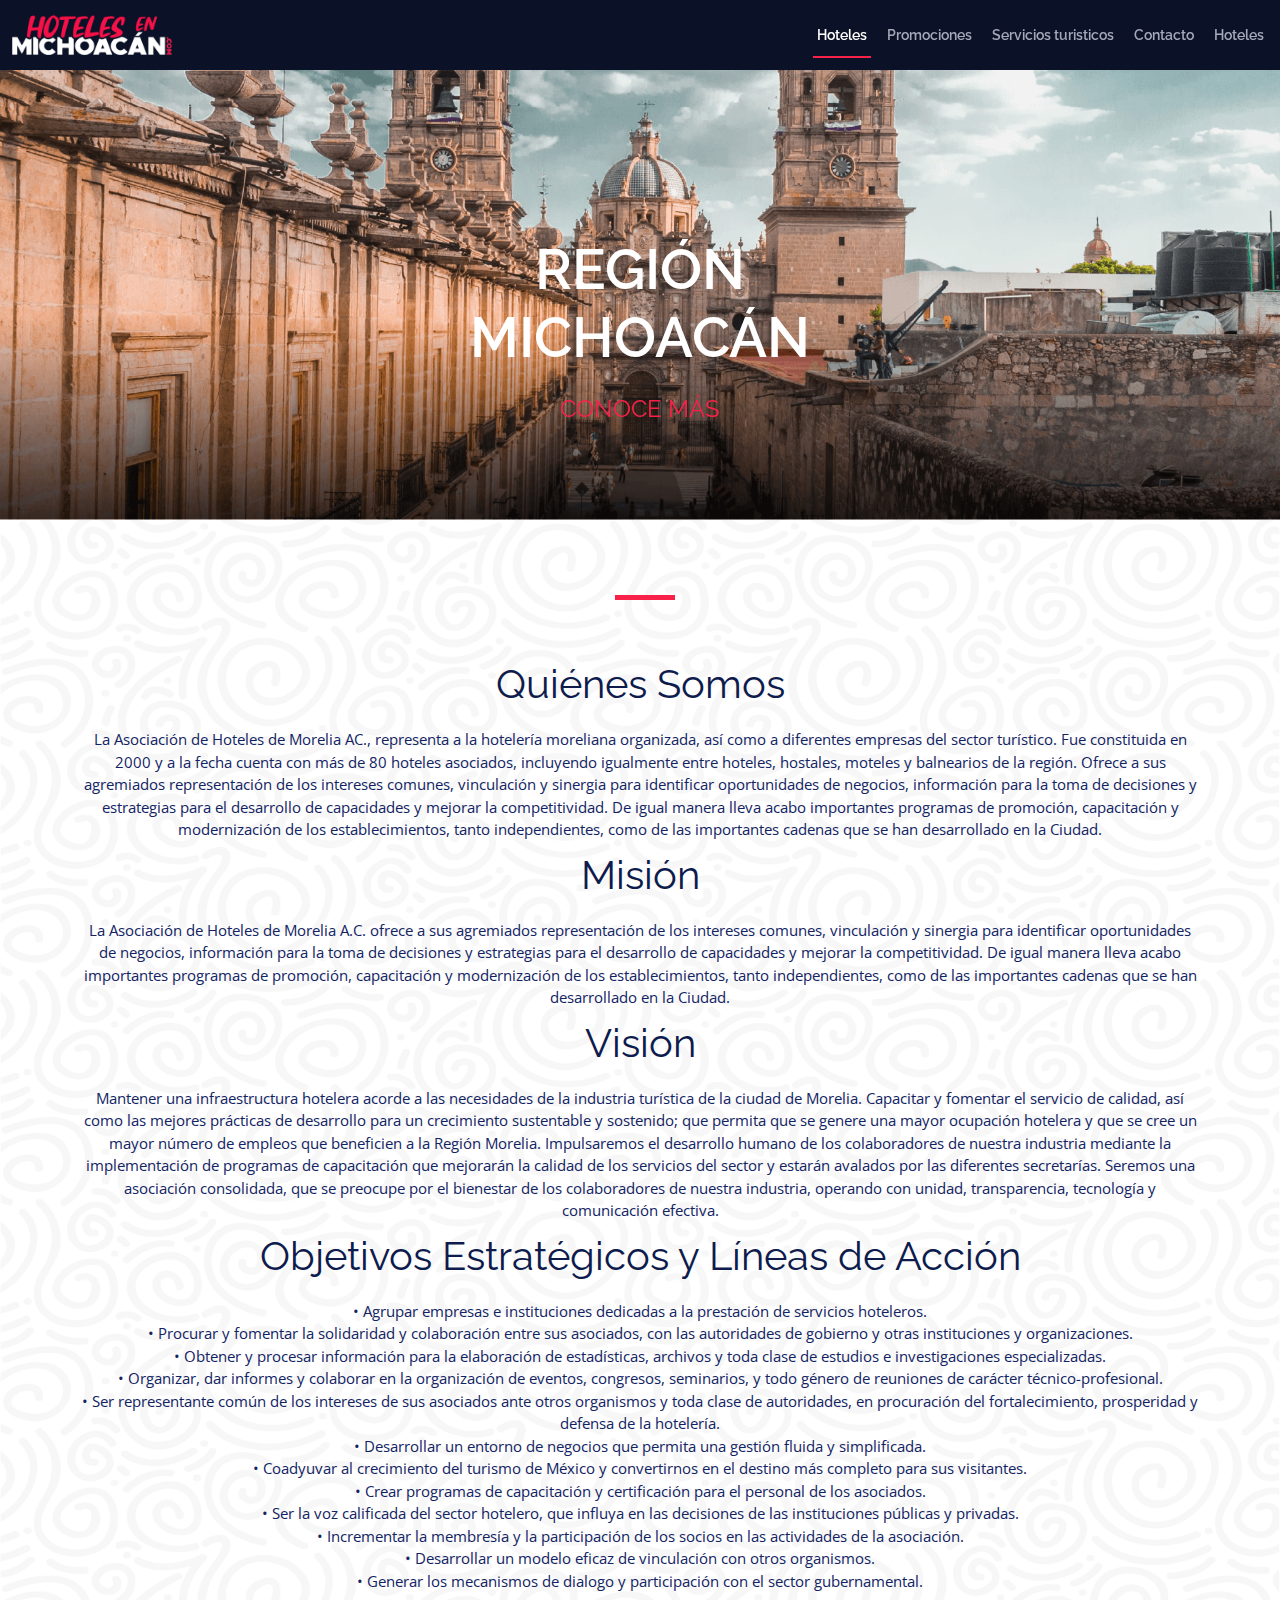
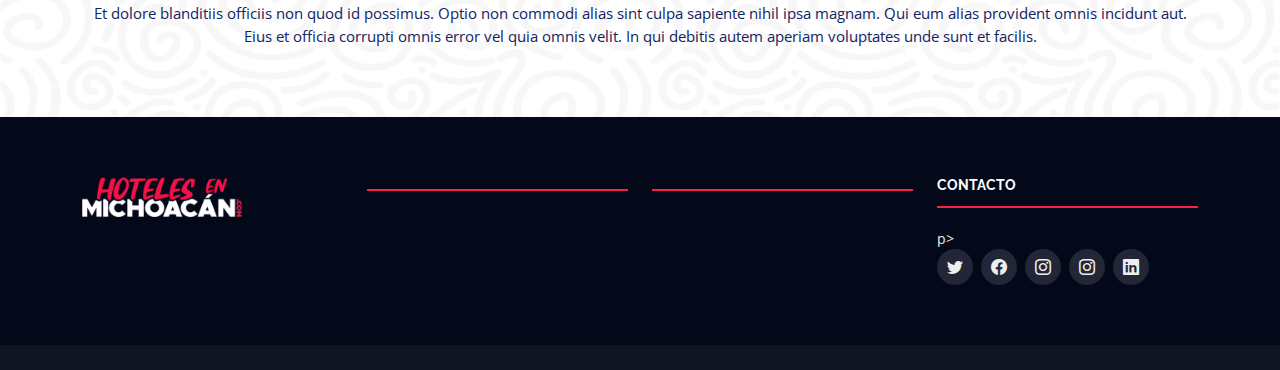
==== commit 85aac18b: "commit región" ====
--- a/speaker-details.html
+++ b/speaker-details.html
@@ -51,8 +51,8 @@
           <li><a class="nav-link scrollto active" href="#hero">Hoteles</a></li>
           <li><a class="nav-link scrollto" href="#about">Promociones</a></li>
           <li><a class="nav-link scrollto" href="#speakers">Servicios turisticos</a></li>
-          <li><a class="nav-link scrollto" href="#schedule">contacto</a></li>
-          <li><a class="nav-link scrollto" href="#hotels">Hotels</a></li>
+          <li><a class="nav-link scrollto" href="#schedule">Contacto</a></li>
+          <li><a class="nav-link scrollto" href="#hotels">Hoteles</a></li>
           <!-- <li class="dropdown"><a href="#"><span>Drop Down</span> <i class="bi bi-chevron-down"></i></a>
           <ul>
             <li><a href="#">Drop Down 1</a></li>
@@ -70,11 +70,9 @@
             <li><a href="#">Drop Down 4</a></li>
           </ul>
         </li> -->
-          <li><a class="nav-link scrollto" href="#contact">Contact</a></li>
         </ul>
         <i class="bi bi-list mobile-nav-toggle"></i>
       </nav><!-- .navbar -->
-      <a class="buy-tickets scrollto" href="#buy-tickets">Buy Tickets</a>
 
     </div>
   </header><!-- End Header -->
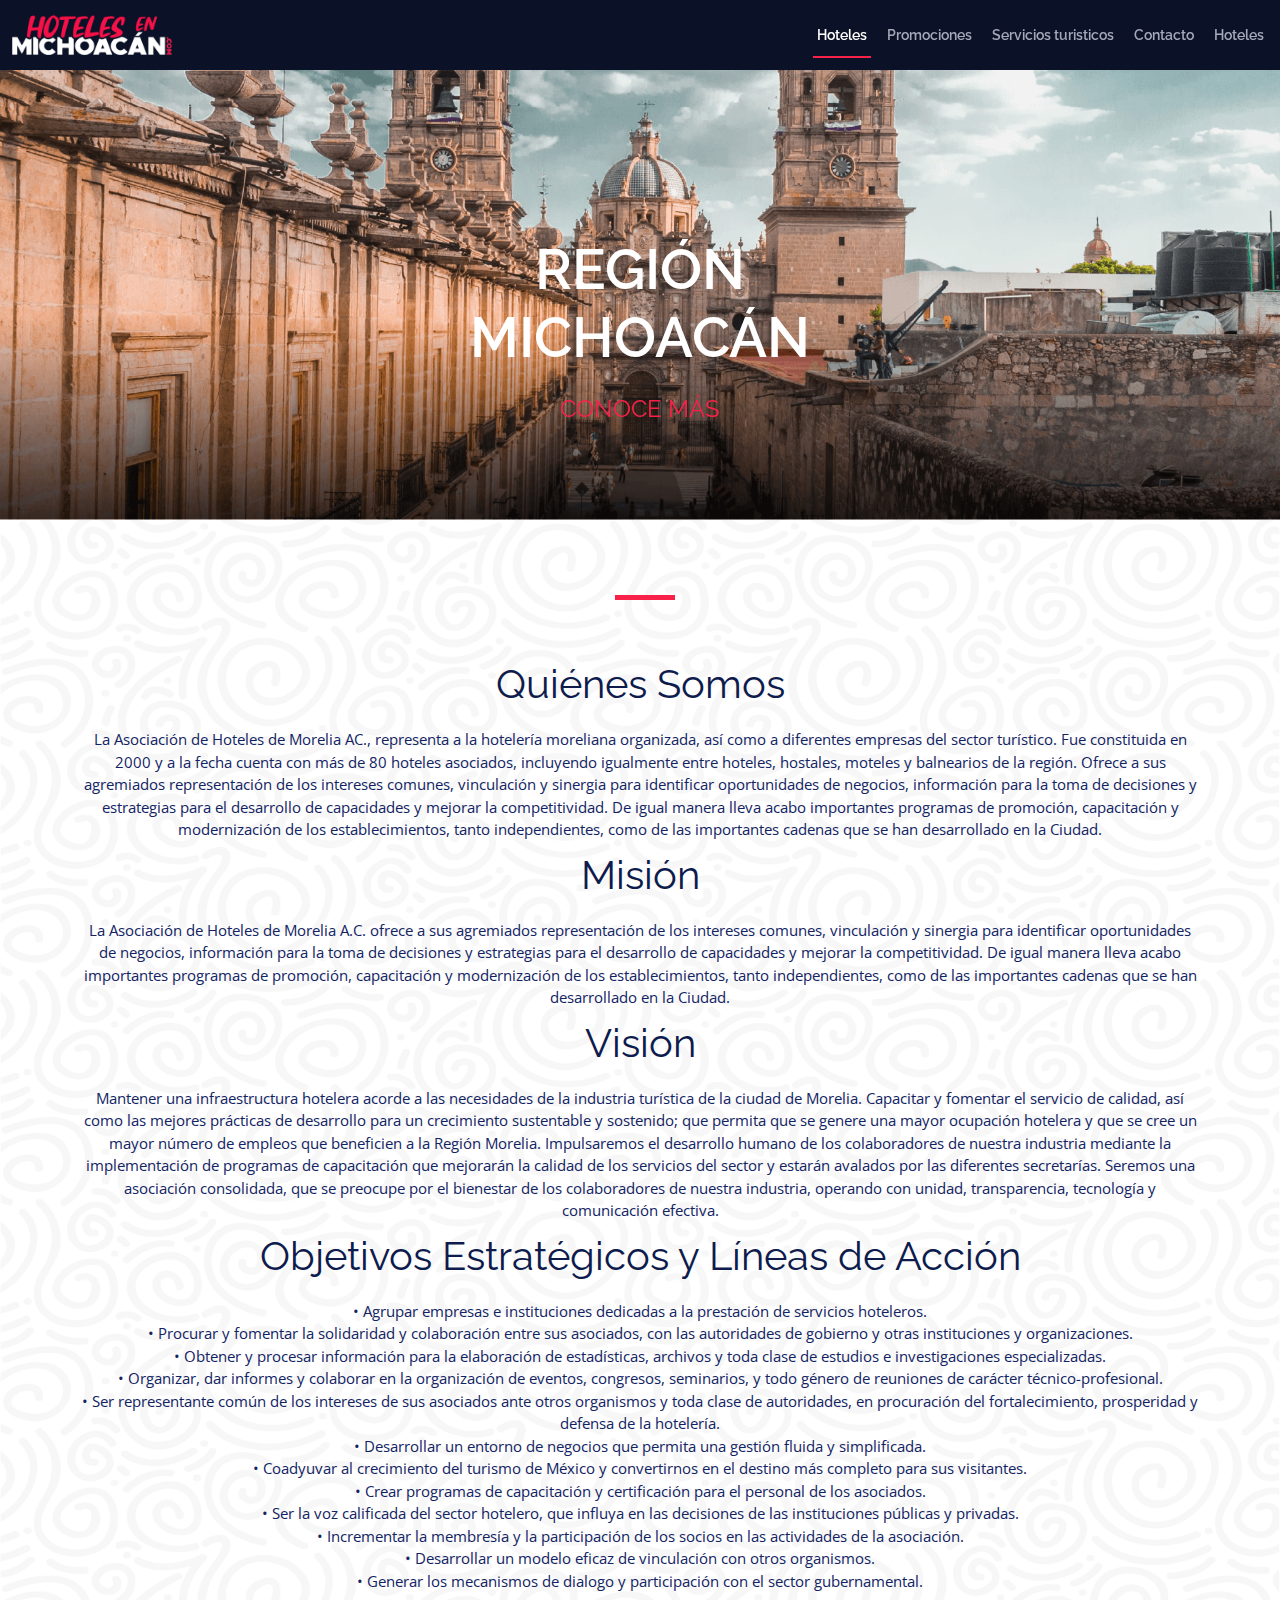
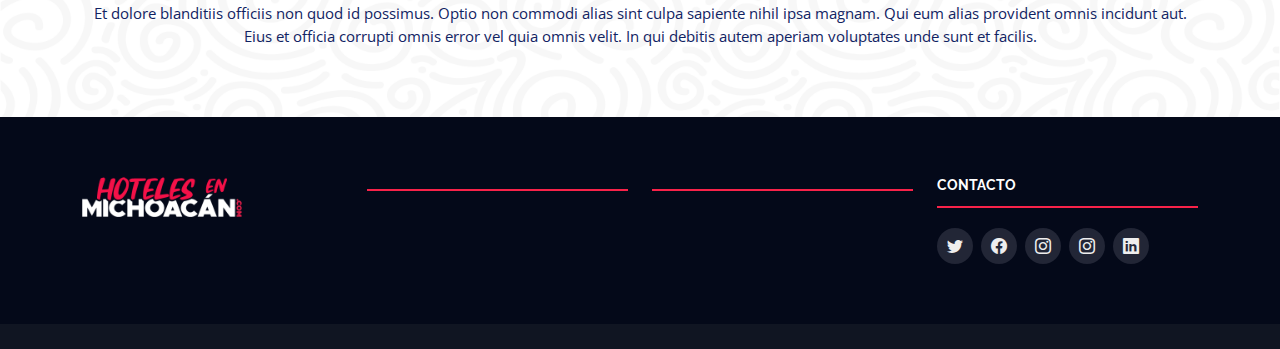
==== commit 3e313e2a: "commit" ====
--- a/speaker-details.html
+++ b/speaker-details.html
@@ -5,7 +5,7 @@
   <meta charset="utf-8">
   <meta content="width=device-width, initial-scale=1.0" name="viewport">
 
-  <title>TheEvent Bootstrap Template - Speaker Details</title>
+  <title>Hoteles en Michoacán</title>
   <meta content="" name="description">
   <meta content="" name="keywords">
 
@@ -26,12 +26,6 @@
   <!-- Template Main CSS File -->
   <link href="assets/css/style.css" rel="stylesheet">
 
-  <!-- =======================================================
-  * Template Name: TheEvent - v4.9.1
-  * Template URL: https://bootstrapmade.com/theevent-conference-event-bootstrap-template/
-  * Author: BootstrapMade.com
-  * License: https://bootstrapmade.com/license/
-  ======================================================== -->
 </head>
 
 <body>
@@ -210,7 +204,7 @@
 
           <div class="col-lg-3 col-md-6 footer-contact">
             <h4>Contacto</h4>
-    p>
+
 
             <div class="social-links">
               <a href="#" class="twitter"><i class="bi bi-twitter"></i></a>
